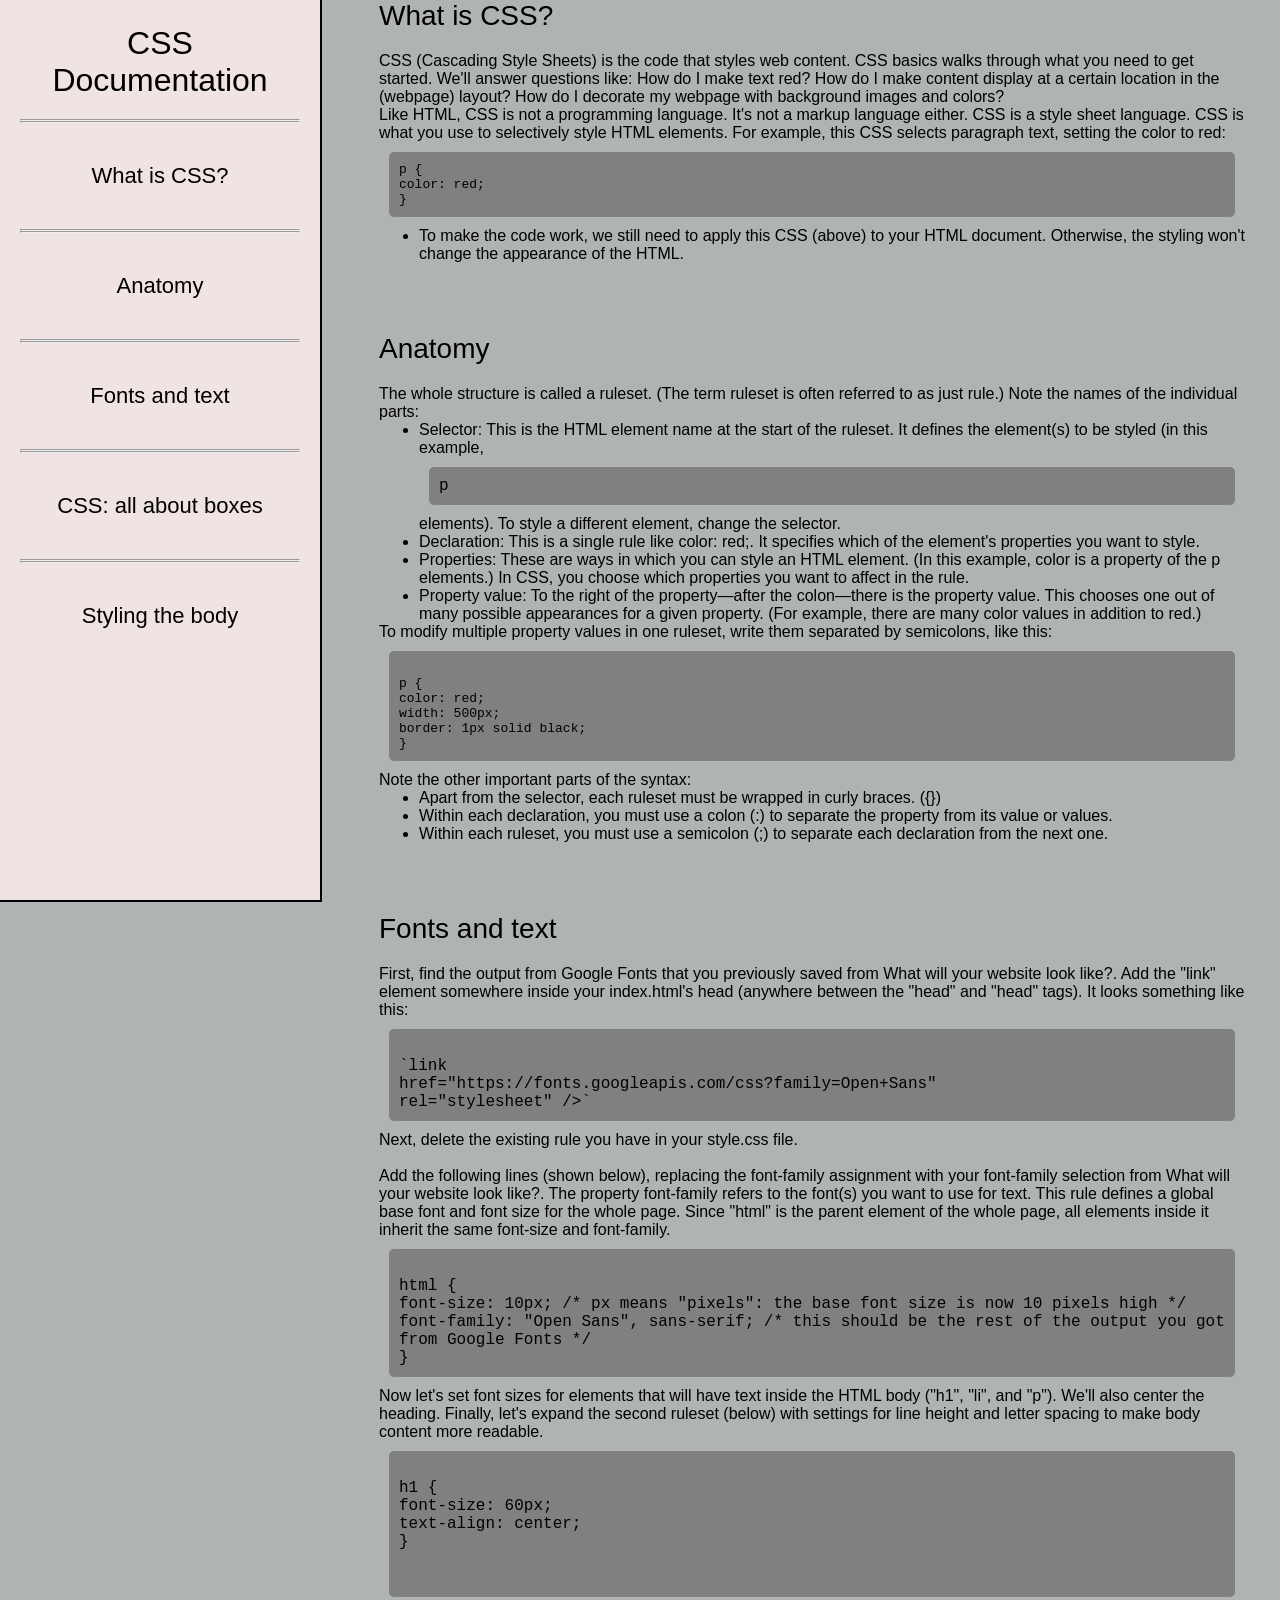
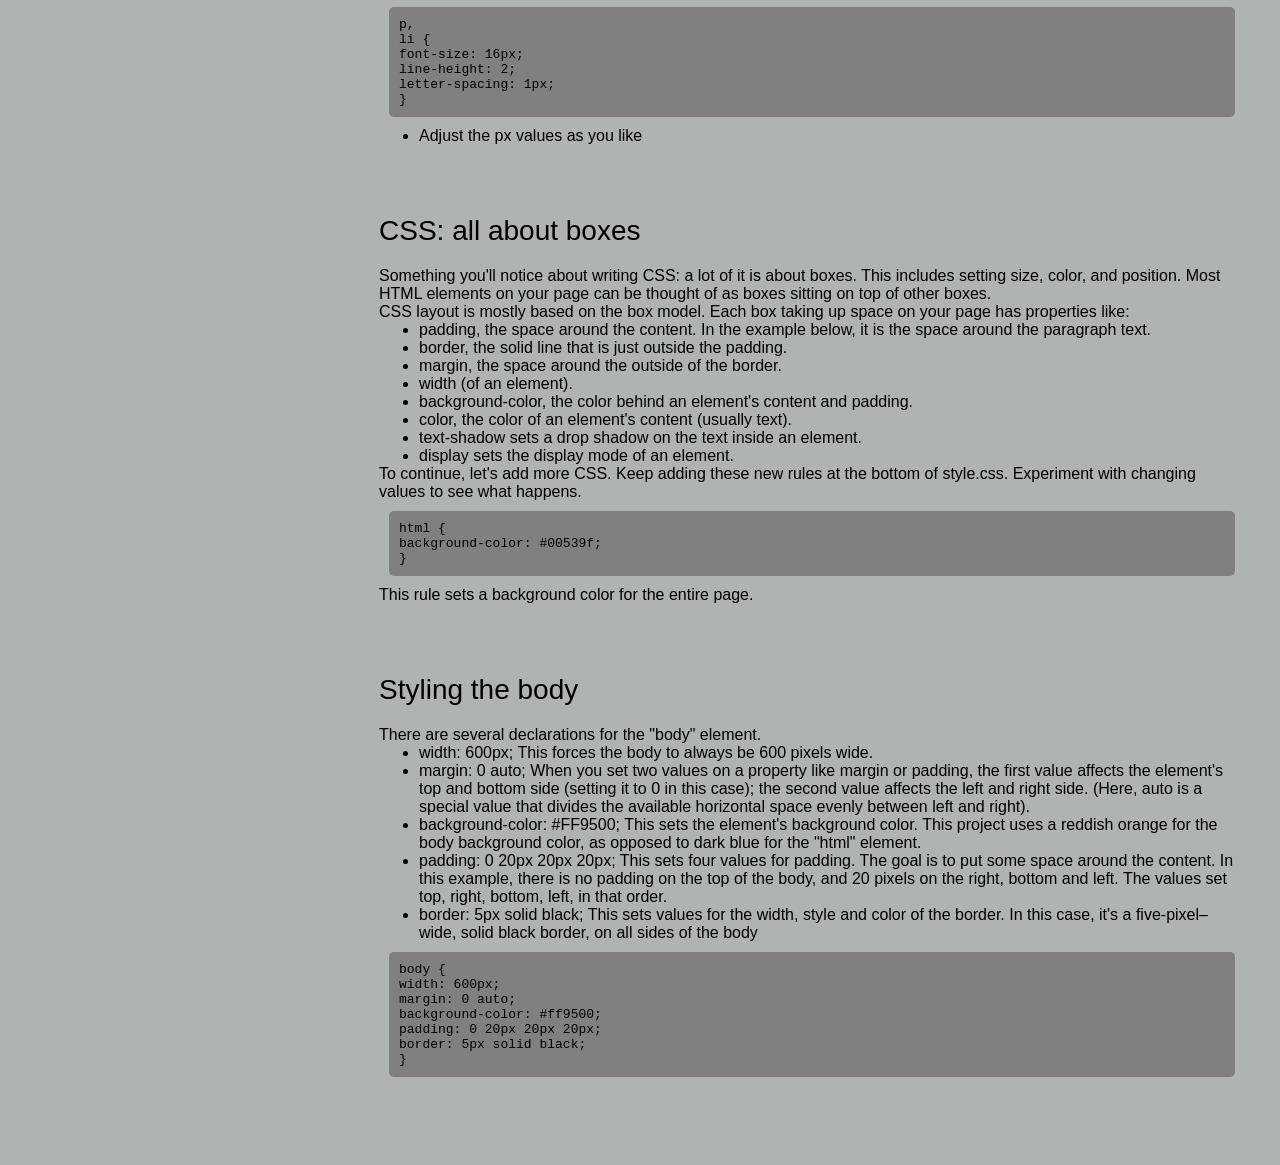
==== proyectos/doc-page/index.html @ 9b26c287 "Portfolio inicial" ====
<!DOCTYPE html>
<html lang="en">
<head>
    <meta charset="UTF-8">
    <meta name="viewport" content="width=device-width, initial-scale=1.0">
    <title>CSS Documentation Page</title>
    <link rel="stylesheet" href="documentationpage.css">
</head>
<body>
    <nav id="navbar">
        <header>CSS Documentation</header>
        <hr><hr>
        <a class="nav-link" href="#What_is_CSS?">What is CSS?</a>
        <hr><hr>
        <a class="nav-link" href="#Anatomy">Anatomy</a>
        <hr><hr>
        <a class="nav-link" href="#Fonts_and_text">Fonts and text</a>
        <hr><hr>
        <a class="nav-link" href="#CSS:_all_about_boxes">CSS: all about boxes</a>
        <hr><hr>
        <a class="nav-link" href="#Styling_the_body">Styling the body</a>
    </nav>
    <main id="main-doc">
        <section id="What_is_CSS?" class="main-section">
            <header>What is CSS?</header>
            <p>CSS (Cascading Style Sheets) is the code that styles web content. CSS basics walks through what 
                you need to get started. We'll answer questions like: How do I make text red? 
                How do I make content display at a certain location in the (webpage) 
                layout? How do I decorate my webpage with background images and colors?</p>
            <p>Like HTML, CSS is not a programming language. It's not a markup language either. CSS is a style sheet language. CSS is what you use to selectively style HTML elements. 
                For example, this CSS selects paragraph text, setting the color to red:</p>
            <code>p {
                color: red;
              }</code>
            <ul>
                <li>To make the code work, we still need to apply this CSS (above) to your HTML document. Otherwise, the styling won't change the appearance of the HTML.</li>
            </ul>
        </section>
        <section id="Anatomy" class="main-section">
            <header>Anatomy</header>
            <p>The whole structure is called a ruleset. (The term ruleset is often referred to as just rule.) Note the names of the individual parts:</p>

            <ul>
                <li>Selector: This is the HTML element name at the start of the ruleset. It defines the element(s) to be styled (in this example, <code> p </code> elements). To style a different element, change the selector.</li>
               
               
                <li> Declaration:
                    This is a single rule like color: red;. It specifies which of the element's properties you want to style.</li>
               <li> Properties:
                These are ways in which you can style an HTML element. (In this example, color is a property of the p elements.) In CSS, you choose which properties you want to affect in the rule.
                <br></li>
                <li>Property value:
                    To the right of the property—after the colon—there is the property value. This chooses one out of many possible appearances for a given property. (For example, there are many color values in addition to red.)</li>
                </ul>
            <p>To modify multiple property values in one ruleset, write them separated by semicolons, like this:</p><code>
                p {
                color: red;
                width: 500px;
                border: 1px solid black;
              }
            </code>
            <p>Note the other important parts of the syntax:</p>
            <ul>
                <li>Apart from the selector, each ruleset must be wrapped in curly braces. ({})</li>
                <li>Within each declaration, you must use a colon (:) to separate the property from its value or values.</li>
                <li>Within each ruleset, you must use a semicolon (;) to separate each declaration from the next one.</li>
            </ul>
        </section>
        <section id="Fonts_and_text" class="main-section">
            <header>Fonts and text</header>
            <p>First, find the output from Google Fonts that you previously saved from What will your website look like?. Add the "link" element somewhere inside your index.html's head (anywhere between the "head" and "head" tags). It looks something like this:
                <br><code>
                    `link
                    href="https://fonts.googleapis.com/css?family=Open+Sans"
                          rel="stylesheet" />`
                </code>
            </p>
            <p>
                Next, delete the existing rule you have in your style.css file. 
            </p><br>
            <p> Add the following lines (shown below), replacing the font-family assignment with your font-family selection from What will your website look like?. The property font-family refers to the font(s) you want to use for text. This rule defines a global base font and font size for the whole page. Since "html" is the parent element of the whole page, all elements inside it inherit the same font-size and font-family.
                <br><code>
                    html {
                        font-size: 10px; /* px means "pixels": the base font size is now 10 pixels high */
                        font-family: "Open Sans", sans-serif; /* this should be the rest of the output you got from Google Fonts */
                      }
                </code>
            </p>
            <p> Now let's set font sizes for elements that will have text inside the HTML body ("h1", "li", and "p"). We'll also center the heading. Finally, let's expand the second ruleset (below) with settings for line height and letter spacing to make body content more readable.
                <code>
                    h1 {
                        font-size: 60px;
                        text-align: center;
                      }
                      
                      
                </code>
            </p>
            <code>p,
                li {
                  font-size: 16px;
                  line-height: 2;
                  letter-spacing: 1px;
                }</code>
            <ul>
                <li>
                    Adjust the px values as you like
                </li>
            </ul>
        </section>
        <section id="CSS:_all_about_boxes" class="main-section">
            <header>CSS: all about boxes</header>
            <p>Something you'll notice about writing CSS: a lot of it is about boxes. This includes setting size, color, and position. Most HTML elements on your page can be thought of as boxes sitting on top of other boxes.</p>
            <p>CSS layout is mostly based on the box model. Each box taking up space on your page has properties like:</p>
            
            <ul>
                <li>padding, the space around the content. In the example below, it is the space around the paragraph text.</li>
            </ul>
            <ul>
                <li>border, the solid line that is just outside the padding.</li>
            </ul>
            <ul>
                <li>margin, the space around the outside of the border.</li>
            </ul>
            <ul>
                <li>width (of an element).</li>
            </ul>
            <ul>
                <li>background-color, the color behind an element's content and padding.</li>
            </ul>
            <ul>
                <li>color, the color of an element's content (usually text).</li>
            </ul>
            <ul>
                <li>text-shadow sets a drop shadow on the text inside an element.</li>
            </ul>
            <ul>
                <li>display sets the display mode of an element. </li>
            </ul>

            <p>To continue, let's add more CSS. Keep adding these new rules at the bottom of style.css. Experiment with changing values to see what happens.</p>
            <code>html {
                background-color: #00539f;
              }</code>
              <p>This rule sets a background color for the entire page.</p>
        </section>
        <section id="Styling_the_body" class="main-section">
            <header>Styling the body</header>
            <p>There are several declarations for the "body" element. </p>
            <p></p>
           
            <ul>
                <li>width: 600px; This forces the body to always be 600 pixels wide.</li>
            </ul>
            <ul>
                <li>margin: 0 auto; When you set two values on a property like margin or padding, the first value affects the element's top and bottom side (setting it to 0 in this case); the second value affects the left and right side. (Here, auto is a special value that divides the available horizontal space evenly between left and right).</li>
            </ul>
            <ul>
                <li>background-color: #FF9500; This sets the element's background color. This project uses a reddish orange for the body background color, as opposed to dark blue for the "html" element.</li>
            </ul>
            <ul>
                <li>padding: 0 20px 20px 20px; This sets four values for padding. The goal is to put some space around the content. In this example, there is no padding on the top of the body, and 20 pixels on the right, bottom and left. The values set top, right, bottom, left, in that order. </li>
            </ul>
            <ul>
                <li>border: 5px solid black; This sets values for the width, style and color of the border. In this case, it's a five-pixel–wide, solid black border, on all sides of the body</li>
            </ul>
            <code>body {
                width: 600px;
                margin: 0 auto;
                background-color: #ff9500;
                padding: 0 20px 20px 20px;
                border: 5px solid black;
              }</code>
        </section>
    </main>
</body>
</html>
---- proyectos/doc-page/documentationpage.css ----
* {
    margin: 0;
    box-sizing: border-box;
}
body{
    background: rgb(176, 179, 179);
}
#navbar > header{
    font-size: 32px;
    color: black;
    margin: 5px;
    font-family: 'Lucida Sans', 'Lucida Sans Regular', 'Lucida Grande', 'Lucida Sans Unicode', Geneva, Verdana, sans-serif;
    margin-bottom: 20px;
    text-align: center;
    }

    hr{
        width: 100%;
        height: 2px;
        background-color: black;
    }

#navbar{
        outline: 2px solid black;
        padding: 20px;
        text-align: center;
        position: fixed;
        top: 0;
        z-index: 1;
        background-color: rgb(240, 227, 227);
        display: flex;
        flex-direction: column;
        width: 25vw;
        height: 100vh;
        overflow-y: auto;
    }

#navbar a{
    font-family: 'Franklin Gothic Medium', 'Arial Narrow', Arial, sans-serif;
    padding: 20px;
    margin: 20px auto;
    font-size: 22px;
    text-decoration: none;
    color: black;
    text-align: center;
    
     
}
#main-doc{
    margin: 20px 10px;
    position: absolute;
    top: -10%;
    left: 30%;
}

#main-doc section header{
    font-family: 'Lucida Sans', 'Lucida Sans Regular', 'Lucida Grande', 'Lucida Sans Unicode', Geneva, Verdana, sans-serif;
    font-size: 28px;
    margin: 20px 0px;
}
#main-doc section p, #main-doc section ul {
    font-family: sans-serif;
    font-size: 16px;
    font-weight: 100;
}

code{
    display: block;
  text-align: left;
  white-space: pre-line;
  position: relative;
  word-break: normal;
  word-wrap: normal;
   padding: 10px;
  margin: 10px;
  border-radius: 5px;
  background-color: gray;
}

#main-doc section{
    margin: 70px 5px;
}

@media only screen and (max-width: 850px){
  
    body{
        min-width: 450px;
    }
       
}

    header {
    opacity: 0;
    transform: translateY(-20px);
    animation: fadeInUp 0.8s forwards;
  }
  
  @keyframes fadeInUp {
    to {
      opacity: 1;
      transform: translateY(0);
    }
  }
 
  p {
    opacity: 0;
    animation: fadeInText 1s forwards;
  }
  
  @keyframes fadeInText {
    to {
      opacity: 1;
    }
  }
  
  .main-section {
    margin-bottom: 20px;
    transform: translateX(-20px);
  }
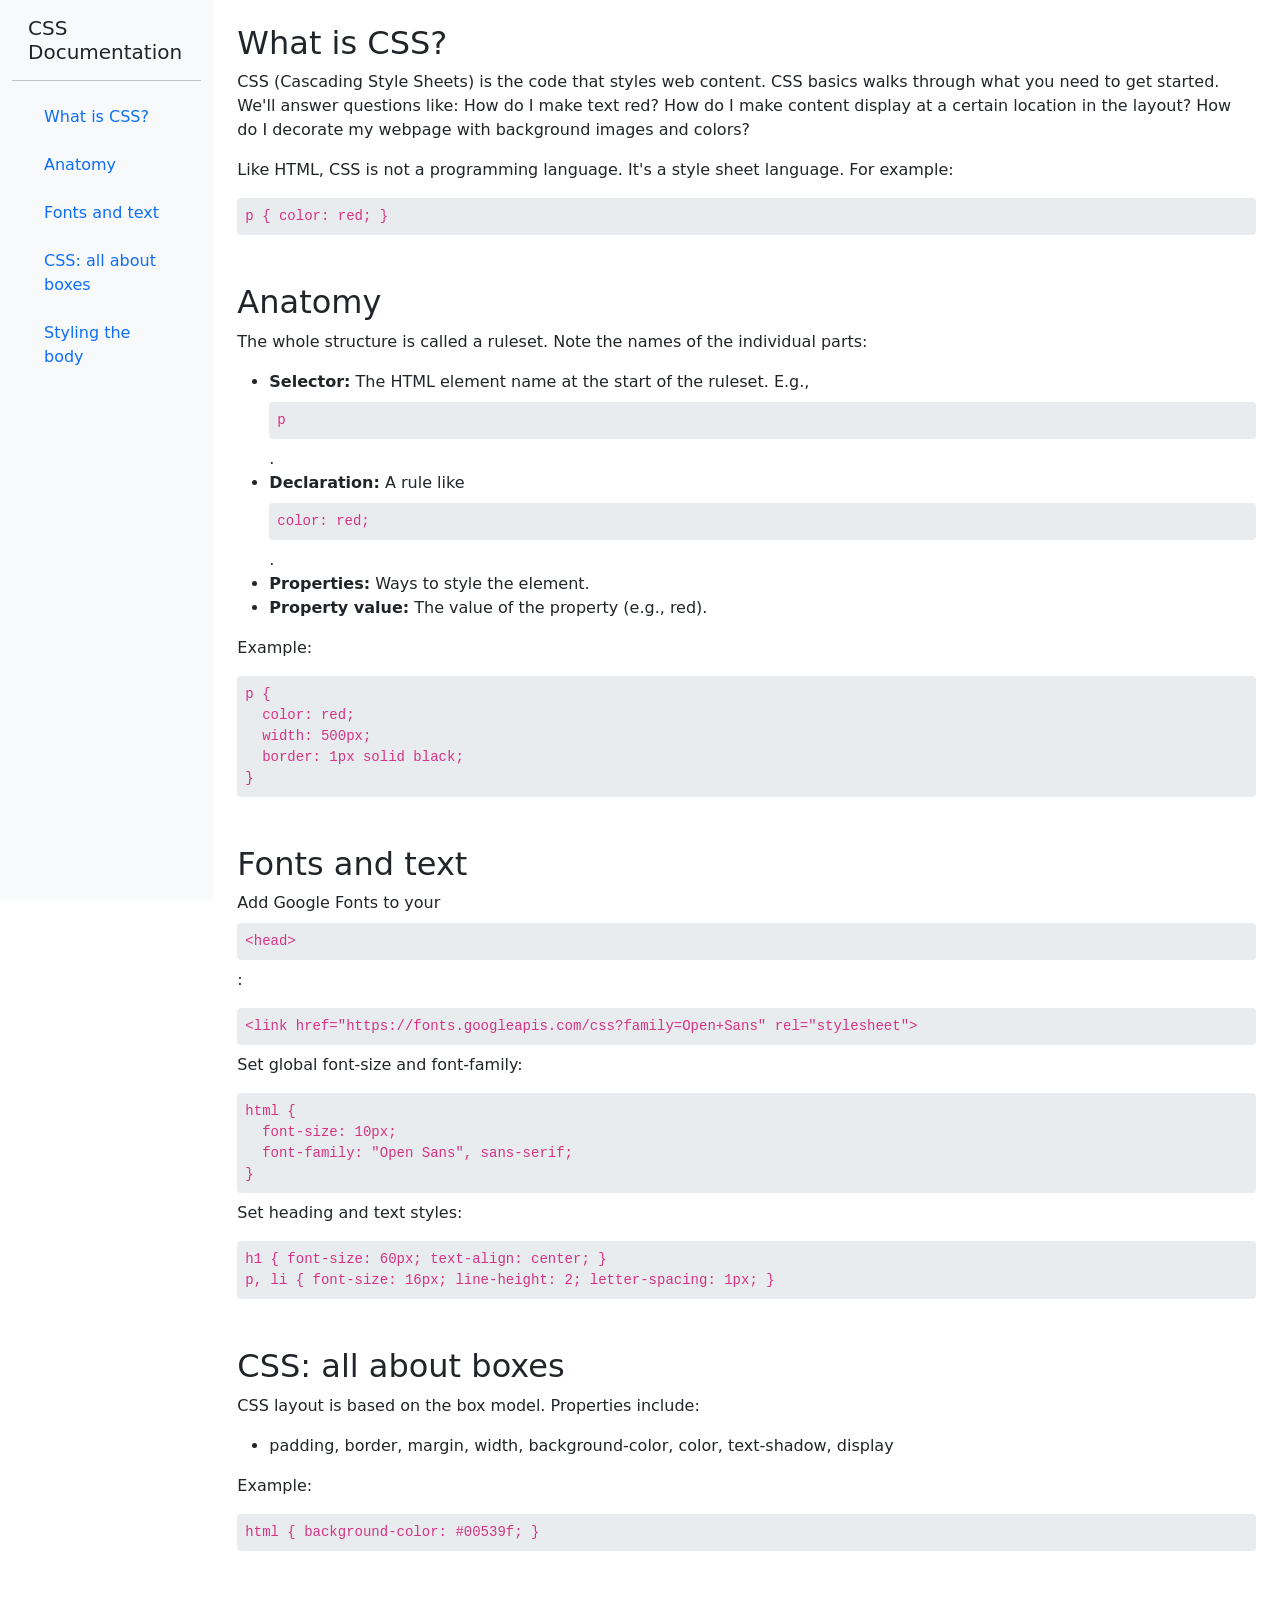
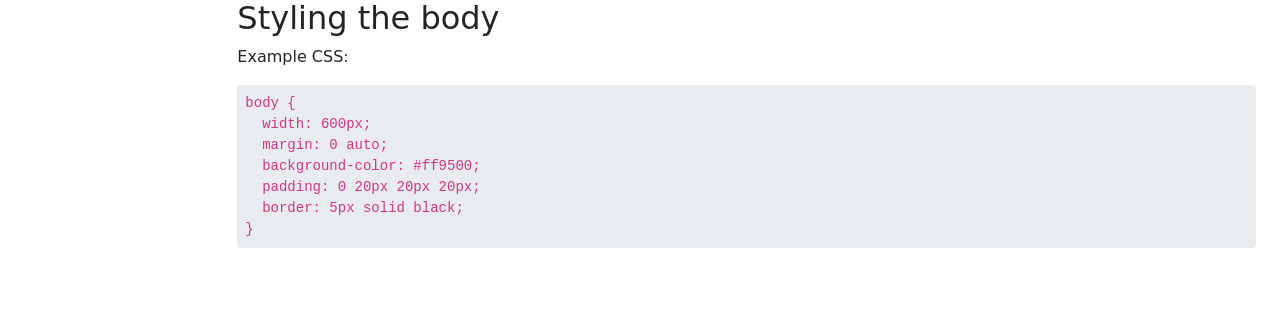
==== commit 7a82c118: "doc page verändert" ====
--- a/proyectos/doc-page/index.html
+++ b/proyectos/doc-page/index.html
@@ -1,179 +1,138 @@
 <!DOCTYPE html>
 <html lang="en">
+
 <head>
     <meta charset="UTF-8">
     <meta name="viewport" content="width=device-width, initial-scale=1.0">
     <title>CSS Documentation Page</title>
-    <link rel="stylesheet" href="documentationpage.css">
+    <link href="https://cdn.jsdelivr.net/npm/bootstrap@5.3.2/dist/css/bootstrap.min.css" rel="stylesheet">
+    <style>
+        /* Mantener la barra lateral fija y scrollable */
+        #navbar {
+            position: sticky;
+            top: 0;
+            height: 100vh;
+            overflow-y: auto;
+            padding-top: 1rem;
+            background-color: #f8f9fa;
+        }
+
+        #main-doc {
+            scroll-behavior: smooth;
+        }
+
+        /* Resaltar links activos cuando haces scroll */
+        .nav-link {
+            margin-bottom: 0.5rem;
+        }
+
+        code {
+            display: block;
+            background-color: #e9ecef;
+            padding: 0.5rem;
+            margin: 0.5rem 0;
+            border-radius: 4px;
+        }
+    </style>
 </head>
+
 <body>
-    <nav id="navbar">
-        <header>CSS Documentation</header>
-        <hr><hr>
-        <a class="nav-link" href="#What_is_CSS?">What is CSS?</a>
-        <hr><hr>
-        <a class="nav-link" href="#Anatomy">Anatomy</a>
-        <hr><hr>
-        <a class="nav-link" href="#Fonts_and_text">Fonts and text</a>
-        <hr><hr>
-        <a class="nav-link" href="#CSS:_all_about_boxes">CSS: all about boxes</a>
-        <hr><hr>
-        <a class="nav-link" href="#Styling_the_body">Styling the body</a>
-    </nav>
-    <main id="main-doc">
-        <section id="What_is_CSS?" class="main-section">
-            <header>What is CSS?</header>
-            <p>CSS (Cascading Style Sheets) is the code that styles web content. CSS basics walks through what 
-                you need to get started. We'll answer questions like: How do I make text red? 
-                How do I make content display at a certain location in the (webpage) 
-                layout? How do I decorate my webpage with background images and colors?</p>
-            <p>Like HTML, CSS is not a programming language. It's not a markup language either. CSS is a style sheet language. CSS is what you use to selectively style HTML elements. 
-                For example, this CSS selects paragraph text, setting the color to red:</p>
-            <code>p {
-                color: red;
-              }</code>
-            <ul>
-                <li>To make the code work, we still need to apply this CSS (above) to your HTML document. Otherwise, the styling won't change the appearance of the HTML.</li>
-            </ul>
-        </section>
-        <section id="Anatomy" class="main-section">
-            <header>Anatomy</header>
-            <p>The whole structure is called a ruleset. (The term ruleset is often referred to as just rule.) Note the names of the individual parts:</p>
+    <div class="container-fluid">
+        <div class="row">
+            <!-- Navbar lateral -->
+            <nav id="navbar" class="col-md-3 col-lg-2 d-md-block bg-light sidebar collapse">
+                <div class="position-sticky">
+                    <h5 class="px-3">CSS Documentation</h5>
+                    <hr>
+                    <div class="nav flex-column px-3">
+                        <a class="nav-link" href="#What_is_CSS?">What is CSS?</a>
+                        <a class="nav-link" href="#Anatomy">Anatomy</a>
+                        <a class="nav-link" href="#Fonts_and_text">Fonts and text</a>
+                        <a class="nav-link" href="#CSS:_all_about_boxes">CSS: all about boxes</a>
+                        <a class="nav-link" href="#Styling_the_body">Styling the body</a>
+                    </div>
+                </div>
+            </nav>
 
-            <ul>
-                <li>Selector: This is the HTML element name at the start of the ruleset. It defines the element(s) to be styled (in this example, <code> p </code> elements). To style a different element, change the selector.</li>
-               
-               
-                <li> Declaration:
-                    This is a single rule like color: red;. It specifies which of the element's properties you want to style.</li>
-               <li> Properties:
-                These are ways in which you can style an HTML element. (In this example, color is a property of the p elements.) In CSS, you choose which properties you want to affect in the rule.
-                <br></li>
-                <li>Property value:
-                    To the right of the property—after the colon—there is the property value. This chooses one out of many possible appearances for a given property. (For example, there are many color values in addition to red.)</li>
-                </ul>
-            <p>To modify multiple property values in one ruleset, write them separated by semicolons, like this:</p><code>
-                p {
-                color: red;
-                width: 500px;
-                border: 1px solid black;
-              }
-            </code>
-            <p>Note the other important parts of the syntax:</p>
-            <ul>
-                <li>Apart from the selector, each ruleset must be wrapped in curly braces. ({})</li>
-                <li>Within each declaration, you must use a colon (:) to separate the property from its value or values.</li>
-                <li>Within each ruleset, you must use a semicolon (;) to separate each declaration from the next one.</li>
-            </ul>
-        </section>
-        <section id="Fonts_and_text" class="main-section">
-            <header>Fonts and text</header>
-            <p>First, find the output from Google Fonts that you previously saved from What will your website look like?. Add the "link" element somewhere inside your index.html's head (anywhere between the "head" and "head" tags). It looks something like this:
-                <br><code>
-                    `link
-                    href="https://fonts.googleapis.com/css?family=Open+Sans"
-                          rel="stylesheet" />`
-                </code>
-            </p>
-            <p>
-                Next, delete the existing rule you have in your style.css file. 
-            </p><br>
-            <p> Add the following lines (shown below), replacing the font-family assignment with your font-family selection from What will your website look like?. The property font-family refers to the font(s) you want to use for text. This rule defines a global base font and font size for the whole page. Since "html" is the parent element of the whole page, all elements inside it inherit the same font-size and font-family.
-                <br><code>
-                    html {
-                        font-size: 10px; /* px means "pixels": the base font size is now 10 pixels high */
-                        font-family: "Open Sans", sans-serif; /* this should be the rest of the output you got from Google Fonts */
-                      }
-                </code>
-            </p>
-            <p> Now let's set font sizes for elements that will have text inside the HTML body ("h1", "li", and "p"). We'll also center the heading. Finally, let's expand the second ruleset (below) with settings for line height and letter spacing to make body content more readable.
-                <code>
-                    h1 {
-                        font-size: 60px;
-                        text-align: center;
-                      }
-                      
-                      
-                </code>
-            </p>
-            <code>p,
-                li {
-                  font-size: 16px;
-                  line-height: 2;
-                  letter-spacing: 1px;
-                }</code>
-            <ul>
-                <li>
-                    Adjust the px values as you like
-                </li>
-            </ul>
-        </section>
-        <section id="CSS:_all_about_boxes" class="main-section">
-            <header>CSS: all about boxes</header>
-            <p>Something you'll notice about writing CSS: a lot of it is about boxes. This includes setting size, color, and position. Most HTML elements on your page can be thought of as boxes sitting on top of other boxes.</p>
-            <p>CSS layout is mostly based on the box model. Each box taking up space on your page has properties like:</p>
-            
-            <ul>
-                <li>padding, the space around the content. In the example below, it is the space around the paragraph text.</li>
-            </ul>
-            <ul>
-                <li>border, the solid line that is just outside the padding.</li>
-            </ul>
-            <ul>
-                <li>margin, the space around the outside of the border.</li>
-            </ul>
-            <ul>
-                <li>width (of an element).</li>
-            </ul>
-            <ul>
-                <li>background-color, the color behind an element's content and padding.</li>
-            </ul>
-            <ul>
-                <li>color, the color of an element's content (usually text).</li>
-            </ul>
-            <ul>
-                <li>text-shadow sets a drop shadow on the text inside an element.</li>
-            </ul>
-            <ul>
-                <li>display sets the display mode of an element. </li>
-            </ul>
+            <!-- Contenido principal -->
+            <main id="main-doc" class="col-md-9 ms-sm-auto col-lg-10 px-md-4 py-4">
+                <section id="What_is_CSS?" class="mb-5">
+                    <h2>What is CSS?</h2>
+                    <p>CSS (Cascading Style Sheets) is the code that styles web content. CSS basics walks through what
+                        you need to get started. We'll answer questions like: How do I make text red?
+                        How do I make content display at a certain location in the layout? How do I decorate my webpage
+                        with background images and colors?</p>
+                    <p>Like HTML, CSS is not a programming language. It's a style sheet language. For example:</p>
+                    <code>p { color: red; }</code>
+                </section>
 
-            <p>To continue, let's add more CSS. Keep adding these new rules at the bottom of style.css. Experiment with changing values to see what happens.</p>
-            <code>html {
-                background-color: #00539f;
-              }</code>
-              <p>This rule sets a background color for the entire page.</p>
-        </section>
-        <section id="Styling_the_body" class="main-section">
-            <header>Styling the body</header>
-            <p>There are several declarations for the "body" element. </p>
-            <p></p>
-           
-            <ul>
-                <li>width: 600px; This forces the body to always be 600 pixels wide.</li>
-            </ul>
-            <ul>
-                <li>margin: 0 auto; When you set two values on a property like margin or padding, the first value affects the element's top and bottom side (setting it to 0 in this case); the second value affects the left and right side. (Here, auto is a special value that divides the available horizontal space evenly between left and right).</li>
-            </ul>
-            <ul>
-                <li>background-color: #FF9500; This sets the element's background color. This project uses a reddish orange for the body background color, as opposed to dark blue for the "html" element.</li>
-            </ul>
-            <ul>
-                <li>padding: 0 20px 20px 20px; This sets four values for padding. The goal is to put some space around the content. In this example, there is no padding on the top of the body, and 20 pixels on the right, bottom and left. The values set top, right, bottom, left, in that order. </li>
-            </ul>
-            <ul>
-                <li>border: 5px solid black; This sets values for the width, style and color of the border. In this case, it's a five-pixel–wide, solid black border, on all sides of the body</li>
-            </ul>
-            <code>body {
-                width: 600px;
-                margin: 0 auto;
-                background-color: #ff9500;
-                padding: 0 20px 20px 20px;
-                border: 5px solid black;
-              }</code>
-        </section>
-    </main>
+                <section id="Anatomy" class="mb-5">
+                    <h2>Anatomy</h2>
+                    <p>The whole structure is called a ruleset. Note the names of the individual parts:</p>
+                    <ul>
+                        <li><strong>Selector:</strong> The HTML element name at the start of the ruleset. E.g.,
+                            <code>p</code>.
+                        </li>
+                        <li><strong>Declaration:</strong> A rule like <code>color: red;</code>.</li>
+                        <li><strong>Properties:</strong> Ways to style the element.</li>
+                        <li><strong>Property value:</strong> The value of the property (e.g., red).</li>
+                    </ul>
+                    <p>Example:</p>
+                    <code>
+p {<br>
+&nbsp;&nbsp;color: red;<br>
+&nbsp;&nbsp;width: 500px;<br>
+&nbsp;&nbsp;border: 1px solid black;<br>
+}
+          </code>
+                </section>
+
+                <section id="Fonts_and_text" class="mb-5">
+                    <h2>Fonts and text</h2>
+                    <p>Add Google Fonts to your <code>&lt;head&gt;</code>:</p>
+                    <code>&lt;link href="https://fonts.googleapis.com/css?family=Open+Sans" rel="stylesheet"&gt;</code>
+                    <p>Set global font-size and font-family:</p>
+                    <code>
+html {<br>
+&nbsp;&nbsp;font-size: 10px;<br>
+&nbsp;&nbsp;font-family: "Open Sans", sans-serif;<br>
+}
+          </code>
+                    <p>Set heading and text styles:</p>
+                    <code>
+h1 { font-size: 60px; text-align: center; }<br>
+p, li { font-size: 16px; line-height: 2; letter-spacing: 1px; }
+          </code>
+                </section>
+
+                <section id="CSS:_all_about_boxes" class="mb-5">
+                    <h2>CSS: all about boxes</h2>
+                    <p>CSS layout is based on the box model. Properties include:</p>
+                    <ul>
+                        <li>padding, border, margin, width, background-color, color, text-shadow, display</li>
+                    </ul>
+                    <p>Example:</p>
+                    <code>html { background-color: #00539f; }</code>
+                </section>
+
+                <section id="Styling_the_body" class="mb-5">
+                    <h2>Styling the body</h2>
+                    <p>Example CSS:</p>
+                    <code>
+body {<br>
+&nbsp;&nbsp;width: 600px;<br>
+&nbsp;&nbsp;margin: 0 auto;<br>
+&nbsp;&nbsp;background-color: #ff9500;<br>
+&nbsp;&nbsp;padding: 0 20px 20px 20px;<br>
+&nbsp;&nbsp;border: 5px solid black;<br>
+}
+          </code>
+                </section>
+            </main>
+        </div>
+    </div>
+
+    <script src="https://cdn.jsdelivr.net/npm/bootstrap@5.3.2/dist/js/bootstrap.bundle.min.js"></script>
 </body>
-</html>
 
- +</html>
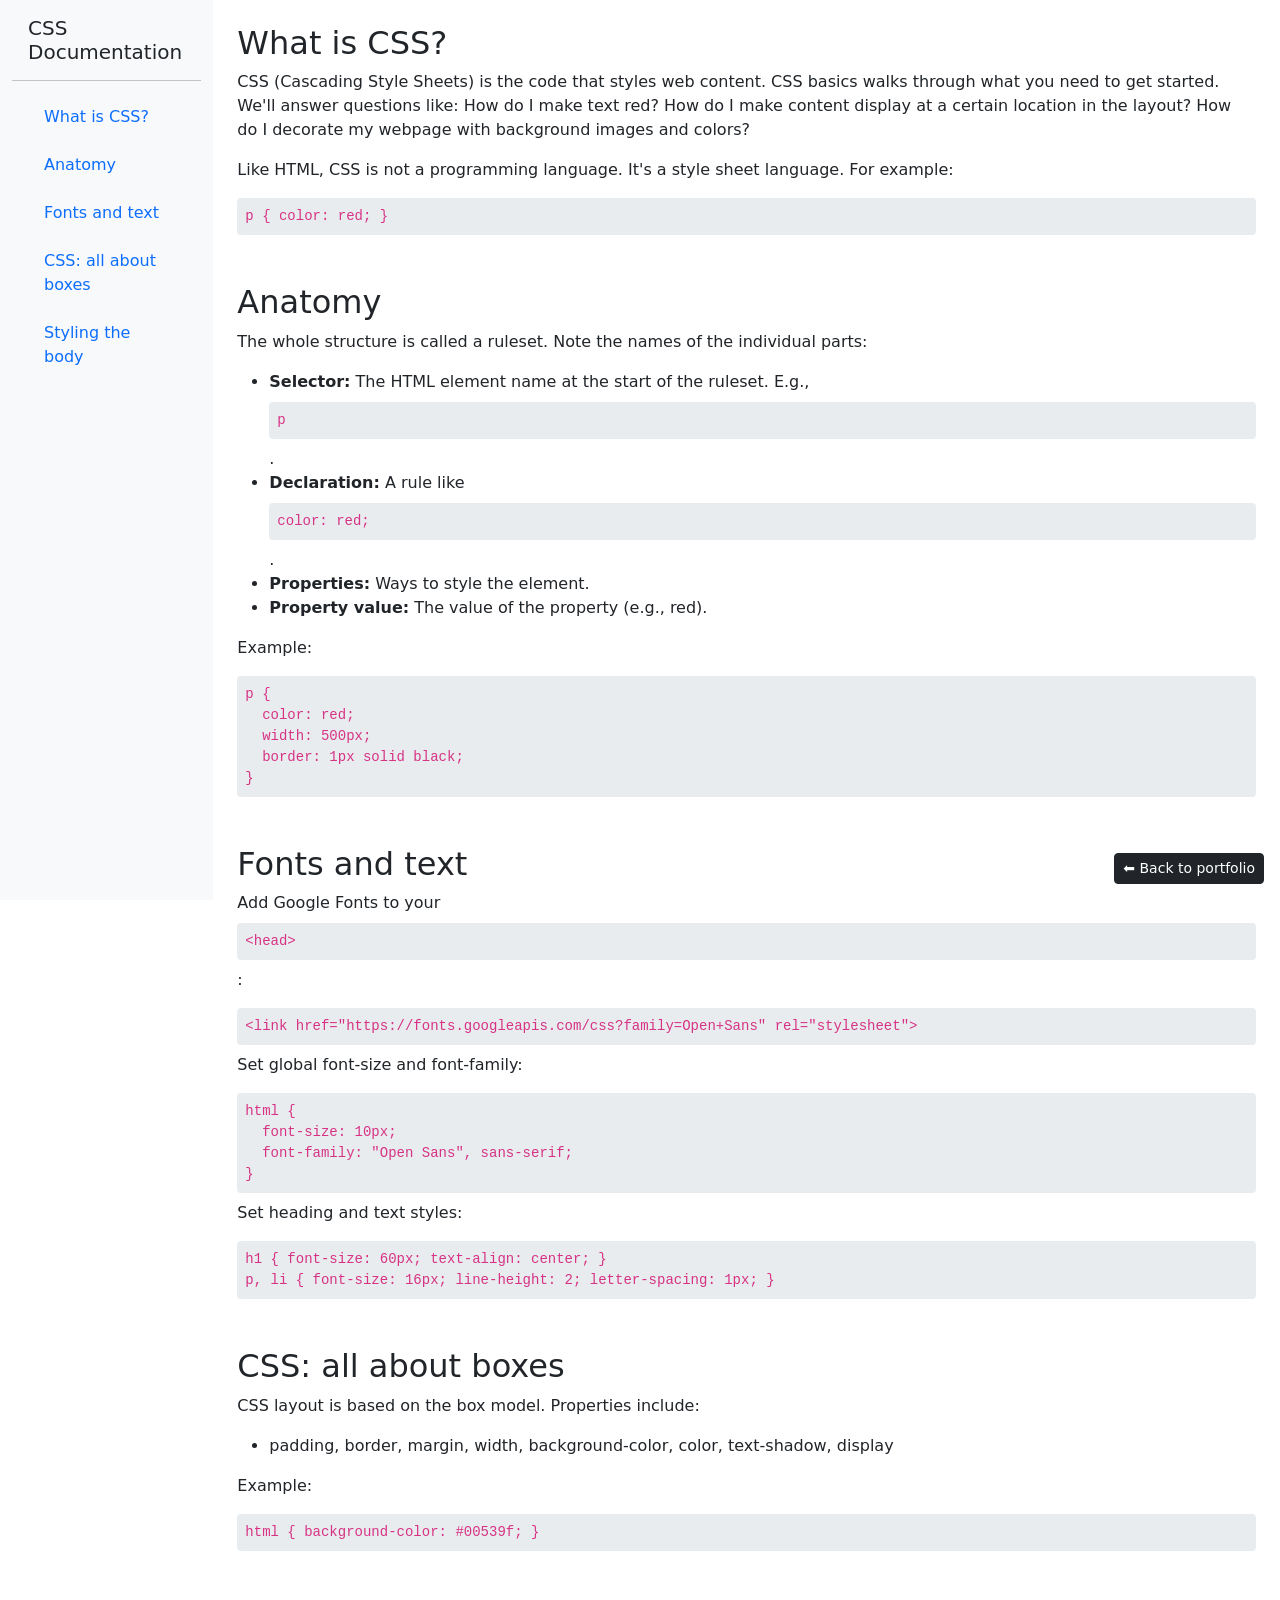
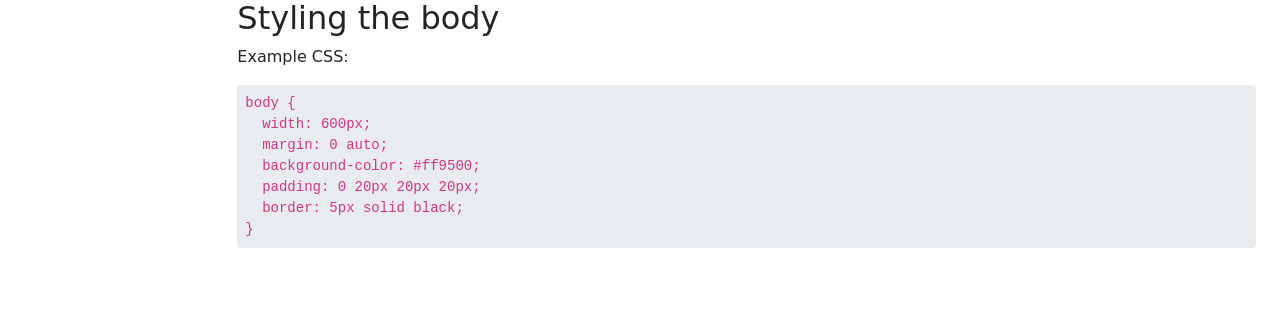
==== commit 3baa85db: "button erstellt" ====
--- a/proyectos/doc-page/index.html
+++ b/proyectos/doc-page/index.html
@@ -5,41 +5,17 @@
     <meta charset="UTF-8">
     <meta name="viewport" content="width=device-width, initial-scale=1.0">
     <title>CSS Documentation Page</title>
+    <link rel="stylesheet" href="documentationpage.css">
     <link href="https://cdn.jsdelivr.net/npm/bootstrap@5.3.2/dist/css/bootstrap.min.css" rel="stylesheet">
-    <style>
-        /* Mantener la barra lateral fija y scrollable */
-        #navbar {
-            position: sticky;
-            top: 0;
-            height: 100vh;
-            overflow-y: auto;
-            padding-top: 1rem;
-            background-color: #f8f9fa;
-        }
 
-        #main-doc {
-            scroll-behavior: smooth;
-        }
-
-        /* Resaltar links activos cuando haces scroll */
-        .nav-link {
-            margin-bottom: 0.5rem;
-        }
-
-        code {
-            display: block;
-            background-color: #e9ecef;
-            padding: 0.5rem;
-            margin: 0.5rem 0;
-            border-radius: 4px;
-        }
-    </style>
 </head>
 
 <body>
+    <a href="../../index.html" class="btn btn-dark btn-sm position-fixed bottom-0 end-0 m-3">
+        ⬅ Back to portfolio
+    </a>
     <div class="container-fluid">
         <div class="row">
-            <!-- Navbar lateral -->
             <nav id="navbar" class="col-md-3 col-lg-2 d-md-block bg-light sidebar collapse">
                 <div class="position-sticky">
                     <h5 class="px-3">CSS Documentation</h5>
@@ -53,8 +29,6 @@
                     </div>
                 </div>
             </nav>
-
-            <!-- Contenido principal -->
             <main id="main-doc" class="col-md-9 ms-sm-auto col-lg-10 px-md-4 py-4">
                 <section id="What_is_CSS?" class="mb-5">
                     <h2>What is CSS?</h2>
--- a/proyectos/doc-page/documentationpage.css
+++ b/proyectos/doc-page/documentationpage.css
@@ -0,0 +1,26 @@
+#navbar {
+    position: sticky;
+    top: 0;
+    height: 100vh;
+    overflow-y: auto;
+    padding-top: 1rem;
+    background-color: #f8f9fa;
+}
+
+#main-doc {
+    scroll-behavior: smooth;
+}
+
+.nav-link {
+    margin-bottom: 0.5rem;
+}
+
+code {
+    display: block;
+    background-color: #e9ecef;
+    padding: 0.5rem;
+    margin: 0.5rem 0;
+    border-radius: 4px;
+}
+
+* {}
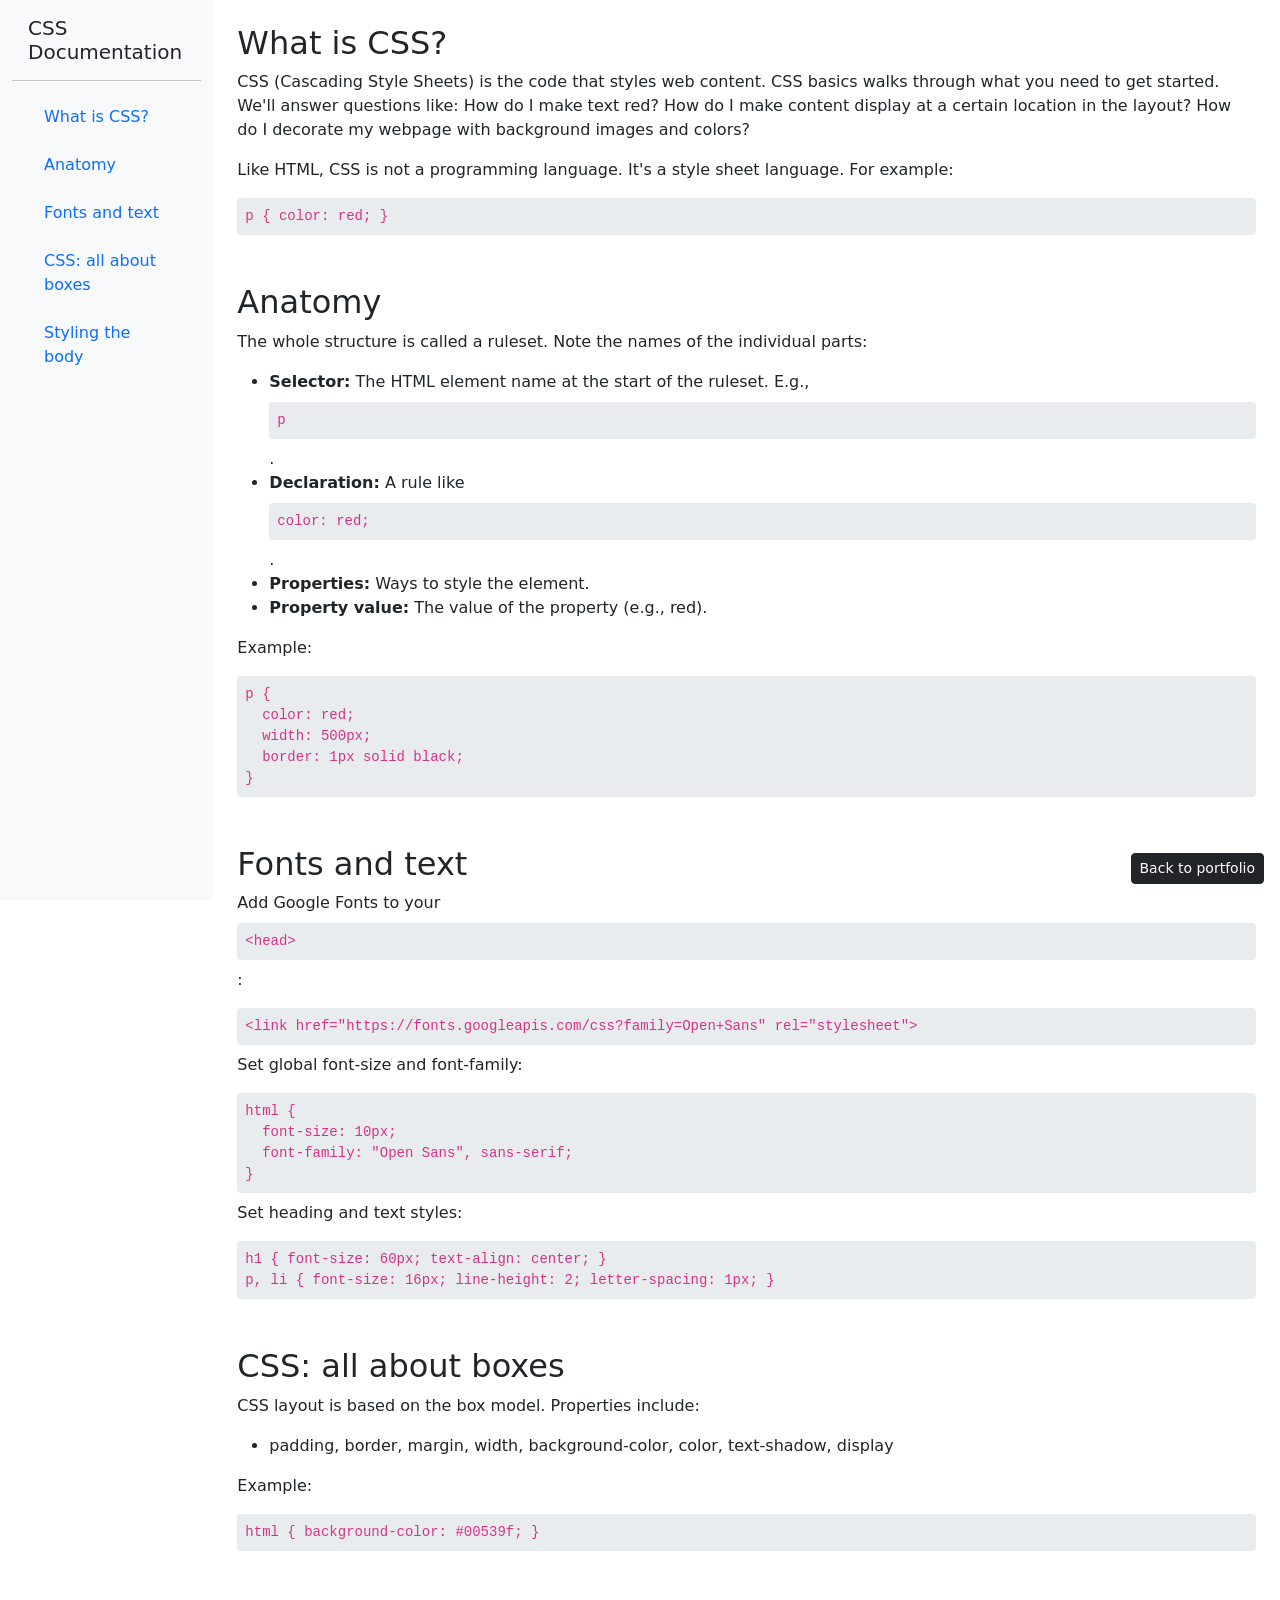
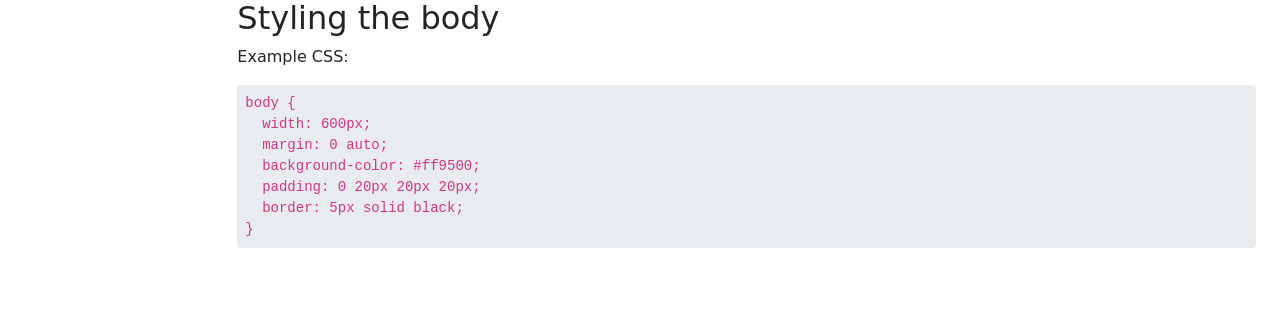
==== commit d55788a7: "project section verändert" ====
--- a/proyectos/doc-page/index.html
+++ b/proyectos/doc-page/index.html
@@ -12,7 +12,7 @@
 
 <body>
     <a href="../../index.html" class="btn btn-dark btn-sm position-fixed bottom-0 end-0 m-3">
-        ⬅ Back to portfolio
+        Back to portfolio
     </a>
     <div class="container-fluid">
         <div class="row">
